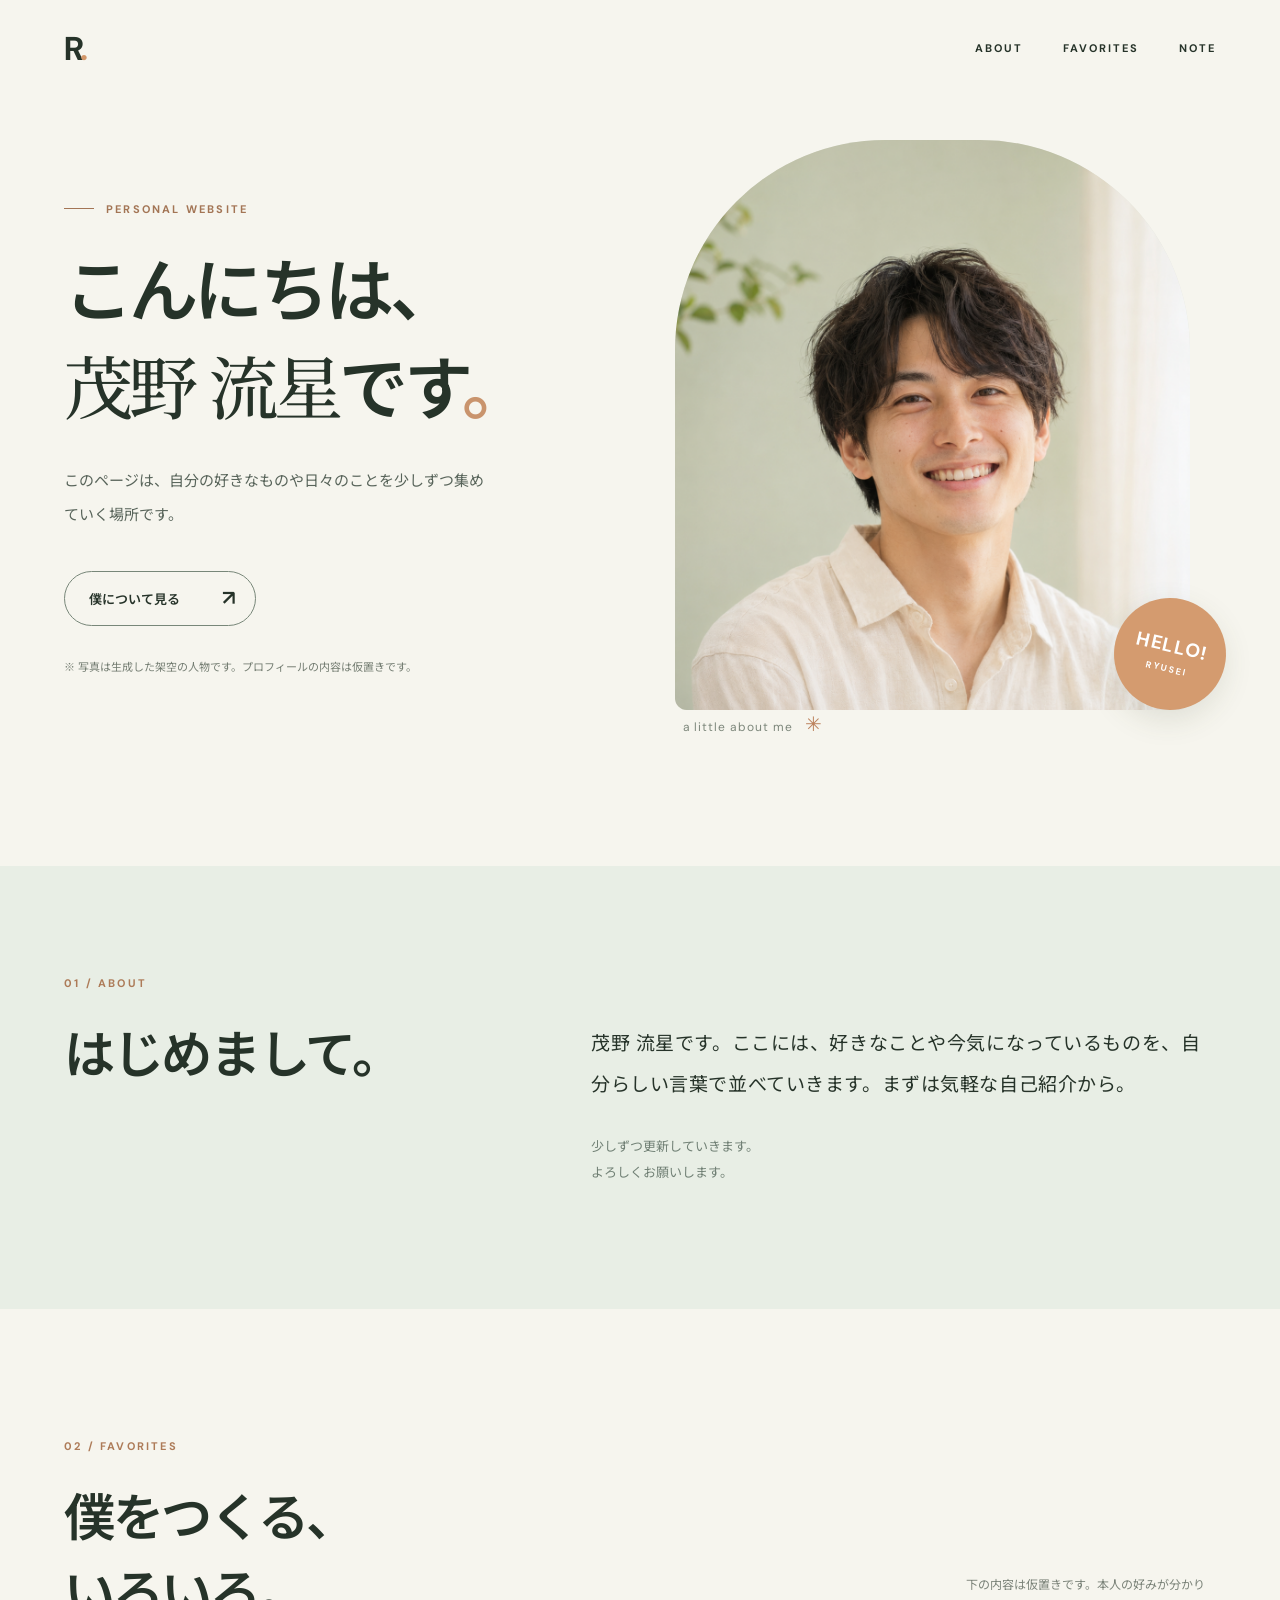
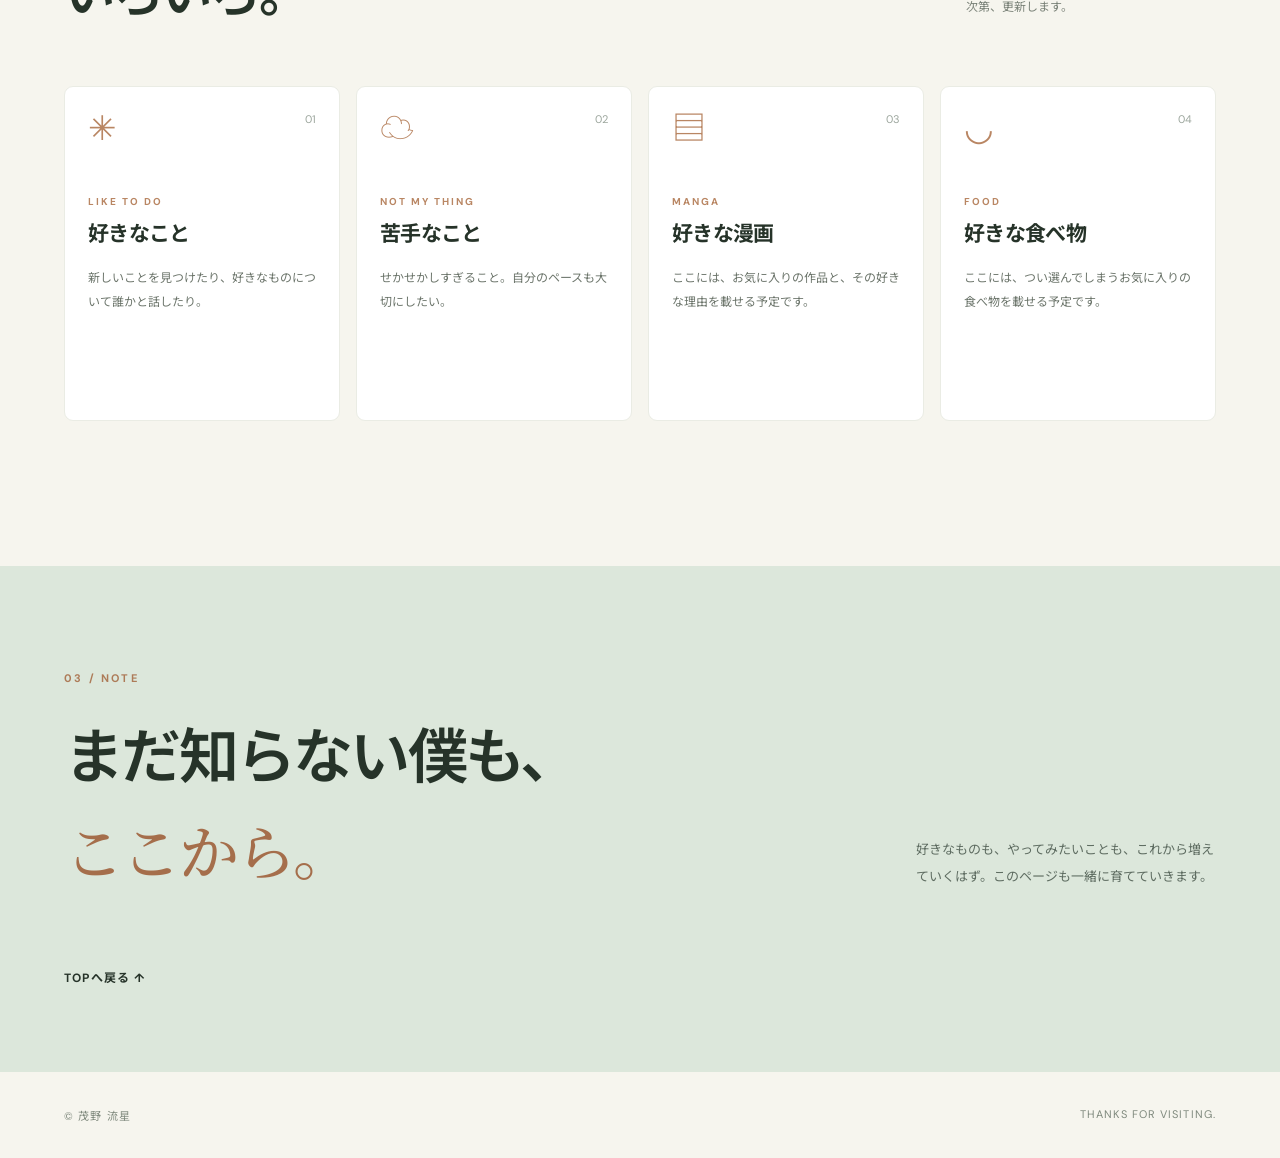
==== index.html @ 0932c1cd "Add personal homepage" ====
<!doctype html>
<html lang="ja">
  <head>
    <meta charset="utf-8" />
    <meta name="viewport" content="width=device-width, initial-scale=1" />
    <meta name="theme-color" content="#f6f5ee" />
    <meta name="description" content="茂野 流星のプロフィールページ。好きなことや日々のことを紹介します。" />
    <title>茂野 流星 | About me</title>
    <link rel="stylesheet" href="style.css" />
  </head>
  <body>
    <div class="site-shell">
      <header class="site-header">
        <a class="brand" href="#top" aria-label="ページの先頭へ">R<span>.</span></a>
        <nav aria-label="ページ内メニュー">
          <a href="#about">ABOUT</a>
          <a href="#favorites">FAVORITES</a>
          <a href="#note">NOTE</a>
        </nav>
      </header>

      <main id="top">
        <section class="hero" aria-labelledby="hero-title">
          <div class="hero-copy">
            <p class="eyebrow"><span class="eyebrow-line"></span> PERSONAL WEBSITE</p>
            <h1 id="hero-title">こんにちは、<br /><em>茂野 流星</em>です<span class="period">。</span></h1>
            <p class="hero-lead">このページは、自分の好きなものや日々のことを少しずつ集めていく場所です。</p>
            <a class="round-link" href="#about"><span>僕について見る</span><span aria-hidden="true">↗</span></a>
            <p class="draft-label">※ 写真は生成した架空の人物です。プロフィールの内容は仮置きです。</p>
          </div>
          <div class="hero-visual">
            <div class="portrait-frame"><img src="assets/portrait.png" alt="笑顔の架空の人物の生成画像" /></div>
            <span class="visual-note">a little about me <span aria-hidden="true">✳</span></span>
            <div class="photo-stamp">HELLO!<br /><span>RYUSEI</span></div>
          </div>
        </section>

        <section class="about section" id="about" aria-labelledby="about-title">
          <div class="section-heading"><p class="section-number">01 / ABOUT</p><h2 id="about-title">はじめまして。</h2></div>
          <div class="about-body"><p class="about-text">茂野 流星です。ここには、好きなことや今気になっているものを、自分らしい言葉で並べていきます。まずは気軽な自己紹介から。</p><p class="about-aside">少しずつ更新していきます。<br />よろしくお願いします。</p></div>
        </section>

        <section class="favorites section" id="favorites" aria-labelledby="favorites-title">
          <div class="section-heading"><p class="section-number">02 / FAVORITES</p><h2 id="favorites-title">僕をつくる、<br />いろいろ。</h2><p class="section-intro">下の内容は仮置きです。本人の好みが分かり次第、更新します。</p></div>
          <div class="card-grid">
            <article class="favorite-card"><div class="card-top"><span class="card-icon">✳</span><span class="card-index">01</span></div><p class="card-label">LIKE TO DO</p><h3>好きなこと</h3><p>新しいことを見つけたり、好きなものについて誰かと話したり。</p></article>
            <article class="favorite-card"><div class="card-top"><span class="card-icon">☁</span><span class="card-index">02</span></div><p class="card-label">NOT MY THING</p><h3>苦手なこと</h3><p>せかせかしすぎること。自分のペースも大切にしたい。</p></article>
            <article class="favorite-card"><div class="card-top"><span class="card-icon">▤</span><span class="card-index">03</span></div><p class="card-label">MANGA</p><h3>好きな漫画</h3><p>ここには、お気に入りの作品と、その好きな理由を載せる予定です。</p></article>
            <article class="favorite-card"><div class="card-top"><span class="card-icon">◡</span><span class="card-index">04</span></div><p class="card-label">FOOD</p><h3>好きな食べ物</h3><p>ここには、つい選んでしまうお気に入りの食べ物を載せる予定です。</p></article>
          </div>
        </section>

        <section class="note section" id="note" aria-labelledby="note-title"><p class="section-number">03 / NOTE</p><div class="note-content"><h2 id="note-title">まだ知らない僕も、<br /><em>ここから。</em></h2><p>好きなものも、やってみたいことも、これから増えていくはず。このページも一緒に育てていきます。</p></div><a href="#top" class="back-top">TOPへ戻る ↑</a></section>
      </main>
      <footer><span>© 茂野 流星</span><span>THANKS FOR VISITING.</span></footer>
    </div>
  </body>
</html>
---- style.css ----
@import url('https://fonts.googleapis.com/css2?family=DM+Sans:wght@400;500;600;700&family=Noto+Sans+JP:wght@400;500;600;700&family=Noto+Serif+JP:wght@500;600&display=swap');

:root{font-family:'DM Sans','Noto Sans JP',sans-serif;color:#263329;background:#f6f5ee;scroll-behavior:smooth}*{box-sizing:border-box}body{margin:0}a{color:inherit;text-decoration:none}img{display:block;max-width:100%}.site-shell{overflow:hidden}.site-header{height:96px;max-width:1280px;margin:auto;padding:0 5%;display:flex;align-items:center;justify-content:space-between}.brand{font-size:33px;font-weight:700;letter-spacing:-.11em}.brand span{color:#d29668}.site-header nav{display:flex;gap:40px;font-size:11px;font-weight:700;letter-spacing:.18em}.site-header nav a:hover,.back-top:hover{color:#ba7a50}.hero{max-width:1280px;margin:auto;padding:44px 5% 128px;display:grid;grid-template-columns:1fr 47%;gap:7%;align-items:center}.hero-copy{position:relative;z-index:1}.eyebrow,.section-number,.card-label{font-size:11px;font-weight:700;letter-spacing:.2em}.eyebrow{display:flex;align-items:center;gap:12px;color:#a37555}.eyebrow-line{width:30px;height:1px;background:#a37555}h1,h2,h3,p{margin-top:0}h1{font-size:clamp(42px,5.4vw,76px);line-height:1.34;letter-spacing:-.055em;font-weight:600;margin:30px 0 28px;white-space:nowrap}h1 em,.note h2 em{font-family:'Noto Serif JP',serif;font-style:normal;font-weight:500}.period{color:#c9946d}.hero-lead{font-size:15px;line-height:2.25;color:#58645a;max-width:420px;margin-bottom:38px}.round-link{display:inline-flex;align-items:center;justify-content:space-between;gap:42px;border:1px solid #788779;border-radius:100px;padding:16px 19px 16px 24px;font-size:13px;font-weight:600;transition:.2s}.round-link:hover{background:#263329;color:#fff}.round-link span:last-child{font-size:21px;line-height:1}.draft-label{max-width:410px;margin:32px 0 0;color:#747d72;font-size:11px;line-height:1.7}.hero-visual{position:relative;padding:0 26px 28px 0}.portrait-frame{height:570px;border-radius:210px 210px 12px 12px;overflow:hidden;background:#e6e8dc}.portrait-frame img{height:100%;width:100%;object-fit:cover;object-position:center 34%}.visual-note{position:absolute;bottom:1px;left:8px;color:#7d877b;font-size:12px;letter-spacing:.08em}.visual-note span{color:#bc825d;font-size:20px;margin-left:8px}.photo-stamp{position:absolute;right:-10px;bottom:28px;width:112px;height:112px;border-radius:50%;display:flex;flex-direction:column;justify-content:center;align-items:center;transform:rotate(13deg);background:#d49b6f;color:#fff;font-weight:700;font-size:19px;letter-spacing:.05em;box-shadow:0 10px 30px #4d4f3822}.photo-stamp span{font-size:9px;letter-spacing:.2em;margin-top:5px}.section{padding:110px max(5%,calc((100vw - 1152px)/2))}.about{display:grid;grid-template-columns:1fr 1.4fr;gap:7%;background:#e8eee5}.section-number{color:#ad7b58;margin-bottom:28px}.section-heading h2,.note h2{font-size:clamp(34px,4vw,52px);line-height:1.5;letter-spacing:-.045em;font-weight:600;margin:0}.about-body{padding-top:48px}.about-text{font-size:19px;line-height:2.15;letter-spacing:.03em;max-width:620px}.about-aside{color:#718075;font-size:13px;line-height:2;margin-top:28px}.favorites{max-width:1280px;margin:auto;padding-top:130px;padding-bottom:145px}.favorites .section-heading{position:relative;margin-bottom:52px}.section-intro{position:absolute;right:0;bottom:4px;color:#7a8278;font-size:12px;line-height:1.8;max-width:250px}.card-grid{display:grid;grid-template-columns:repeat(4,1fr);gap:16px}.favorite-card{min-height:335px;background:#fff;border:1px solid #eaece4;border-radius:9px;padding:25px 23px 30px;transition:transform .2s,box-shadow .2s}.favorite-card:hover{transform:translateY(-5px);box-shadow:0 15px 35px #2533260d}.card-top{display:flex;justify-content:space-between;align-items:start;margin-bottom:49px}.card-icon{font-size:34px;line-height:1;color:#b98663}.card-index{font-size:11px;color:#9ca69d}.card-label{color:#b98663;margin-bottom:9px;font-size:10px}.favorite-card h3{font-size:21px;letter-spacing:-.03em;margin-bottom:18px}.favorite-card>p:last-child{font-size:12px;color:#6c756b;line-height:2;margin:0}.note{background:#dce7db;position:relative;padding-top:105px;padding-bottom:85px}.note-content{display:flex;justify-content:space-between;align-items:end;gap:10%}.note h2{font-size:clamp(36px,4.7vw,62px)}.note h2 em{color:#a56e4b}.note-content p{width:300px;font-size:13px;line-height:2.1;color:#5e6c61;margin-bottom:9px}.back-top{display:inline-block;margin-top:68px;font-size:12px;font-weight:700;letter-spacing:.1em}footer{max-width:1280px;margin:auto;padding:35px 5%;display:flex;justify-content:space-between;color:#7f897d;font-size:11px;letter-spacing:.1em}@media(max-width:800px){.site-header{height:72px}.site-header nav{gap:15px;font-size:9px}.hero{padding-top:28px;padding-bottom:80px;grid-template-columns:1fr;gap:55px}.hero-copy{order:2}.hero-visual{order:1;width:min(82%,430px);margin:auto}.portrait-frame{height:430px}.hero h1{font-size:clamp(40px,10vw,65px)}.section{padding:80px 6%}.about{grid-template-columns:1fr;gap:0}.about-body{padding-top:30px}.favorites{padding:90px 6%}.card-grid{grid-template-columns:repeat(2,1fr)}.section-intro{position:static;margin:20px 0 0}.note-content{display:block}.note-content p{margin-top:28px;max-width:100%}}@media(max-width:480px){.site-header{padding:0 6%}.site-header nav{gap:11px;letter-spacing:.06em}.hero{padding-left:6%;padding-right:6%}.hero-visual{width:88%}.portrait-frame{height:350px}.photo-stamp{width:88px;height:88px;font-size:16px;right:-15px}.hero h1{font-size:40px}.card-grid{grid-template-columns:1fr}.favorite-card{min-height:260px}.card-top{margin-bottom:25px}.about-text{font-size:16px}.note h2{font-size:35px}footer{padding:28px 6%;font-size:9px}}
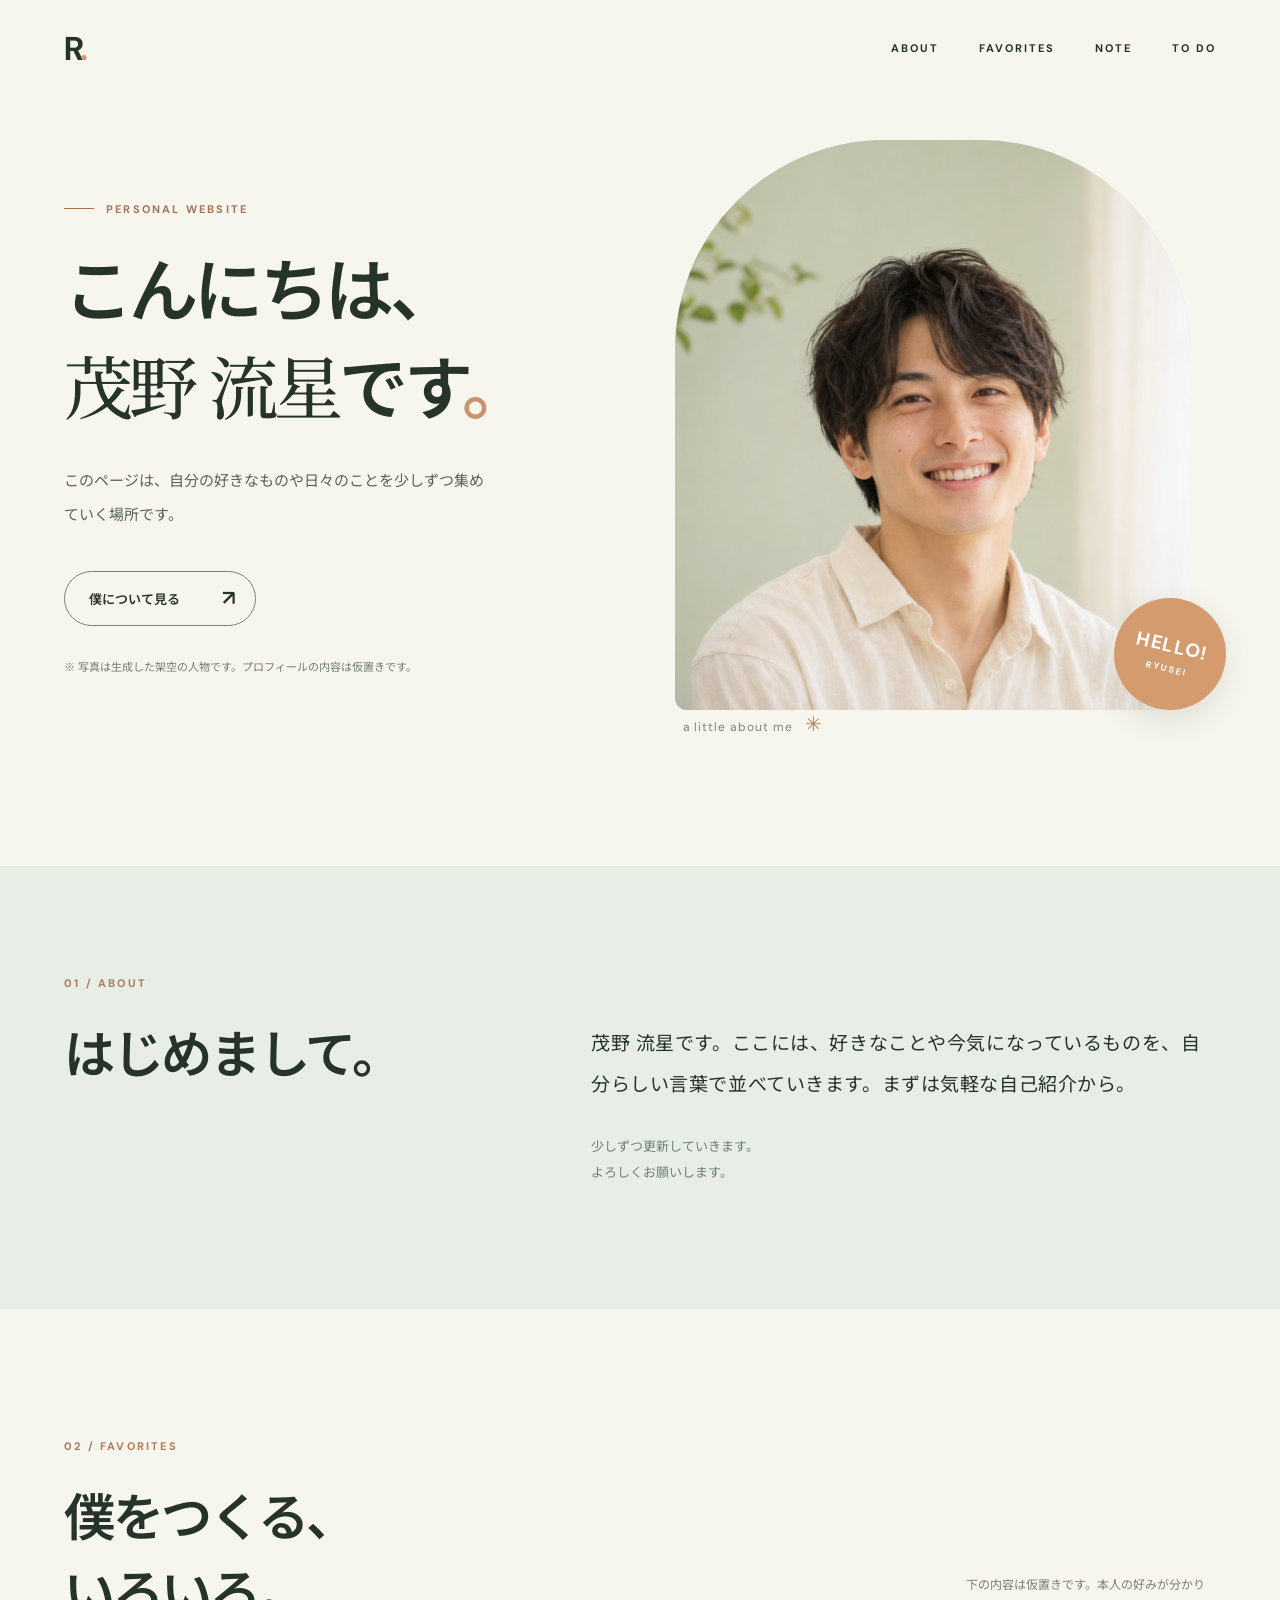
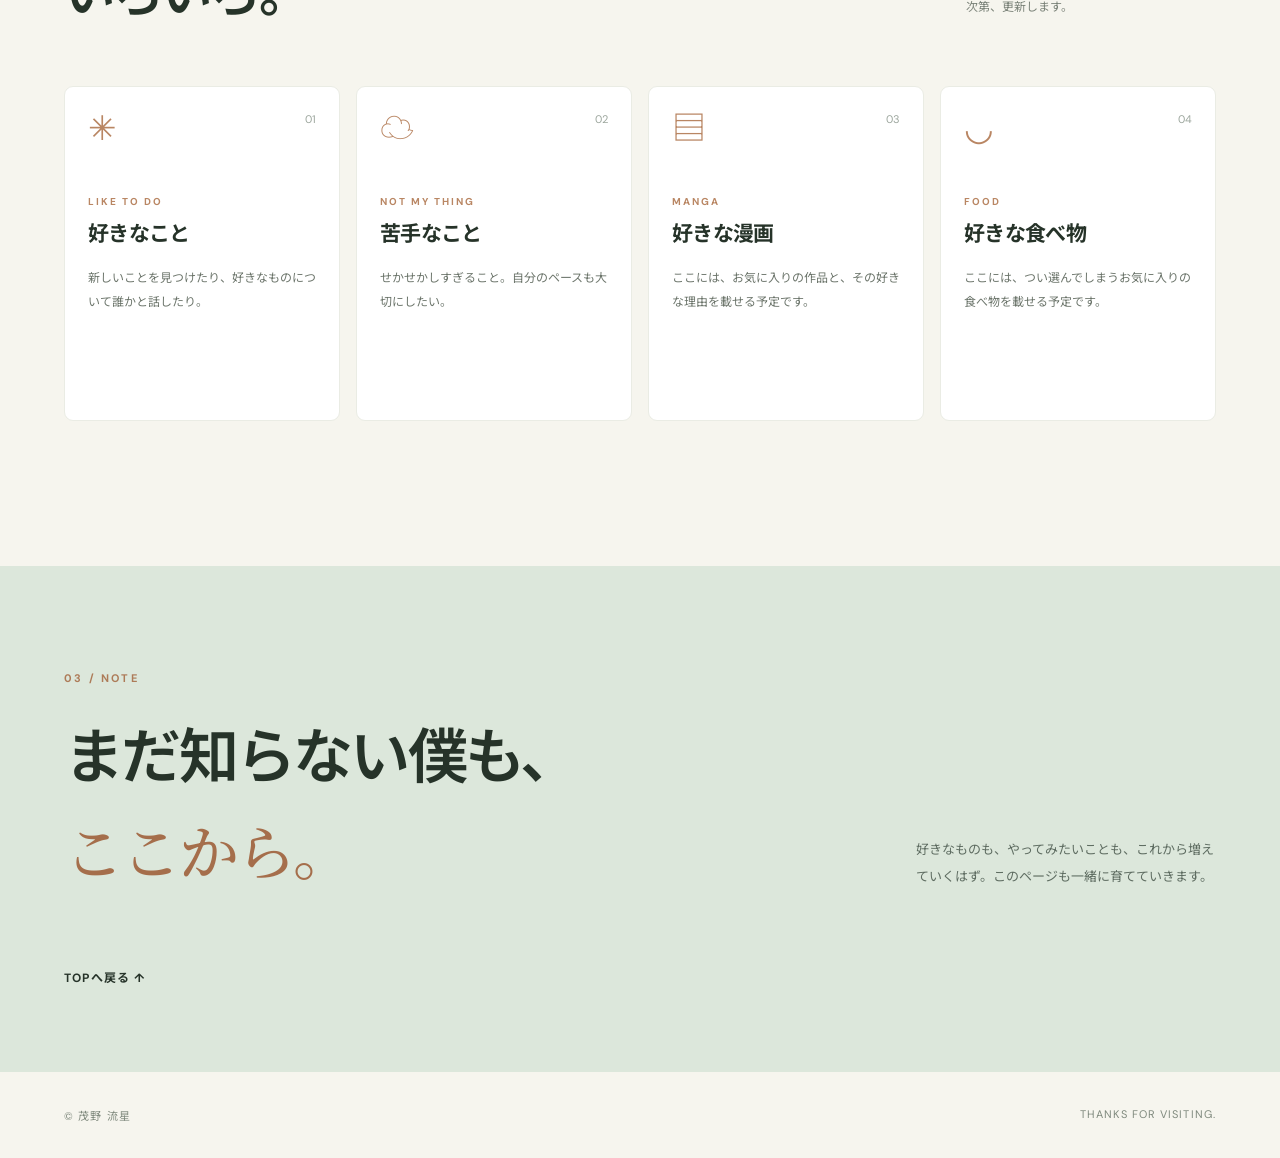
==== commit 86d20430: "Add practice to-do list" ====
--- a/index.html
+++ b/index.html
@@ -16,6 +16,7 @@
           <a href="#about">ABOUT</a>
           <a href="#favorites">FAVORITES</a>
           <a href="#note">NOTE</a>
+          <a href="todo.html">TO DO</a>
         </nav>
       </header>
 
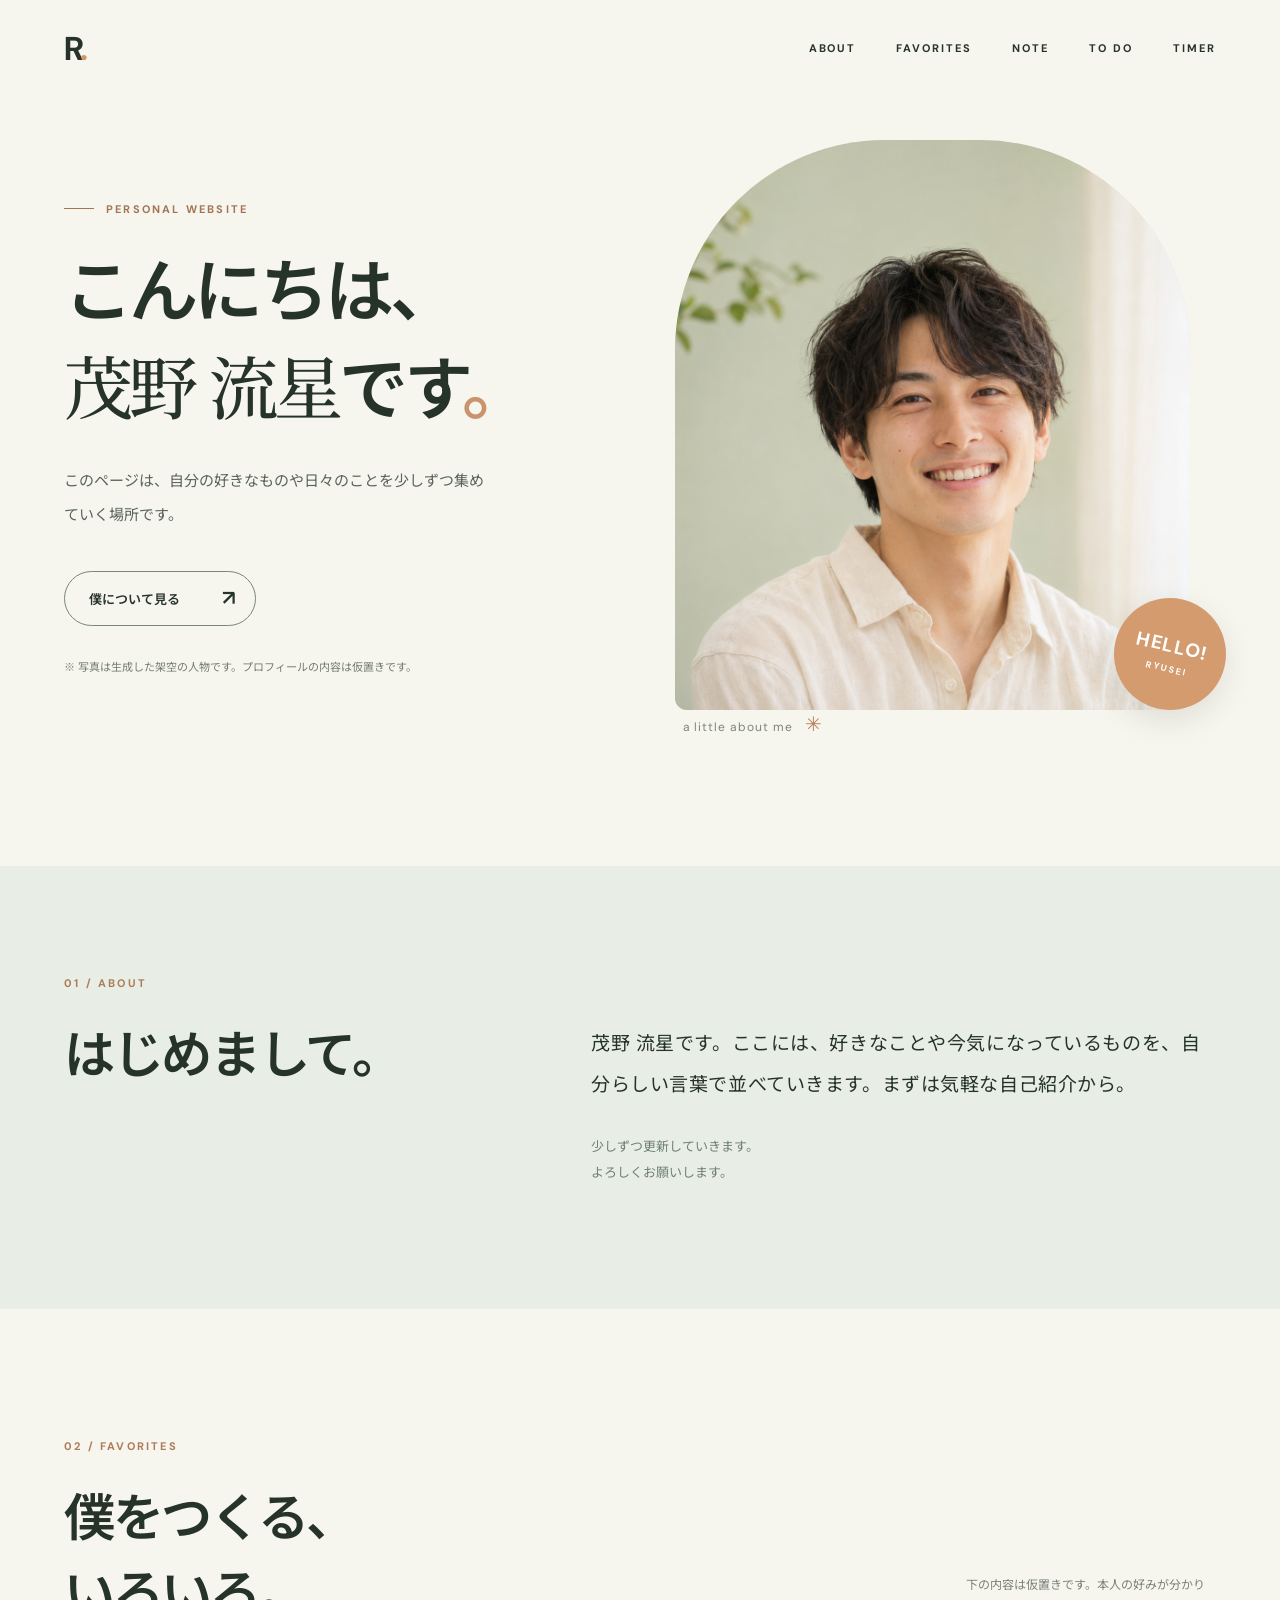
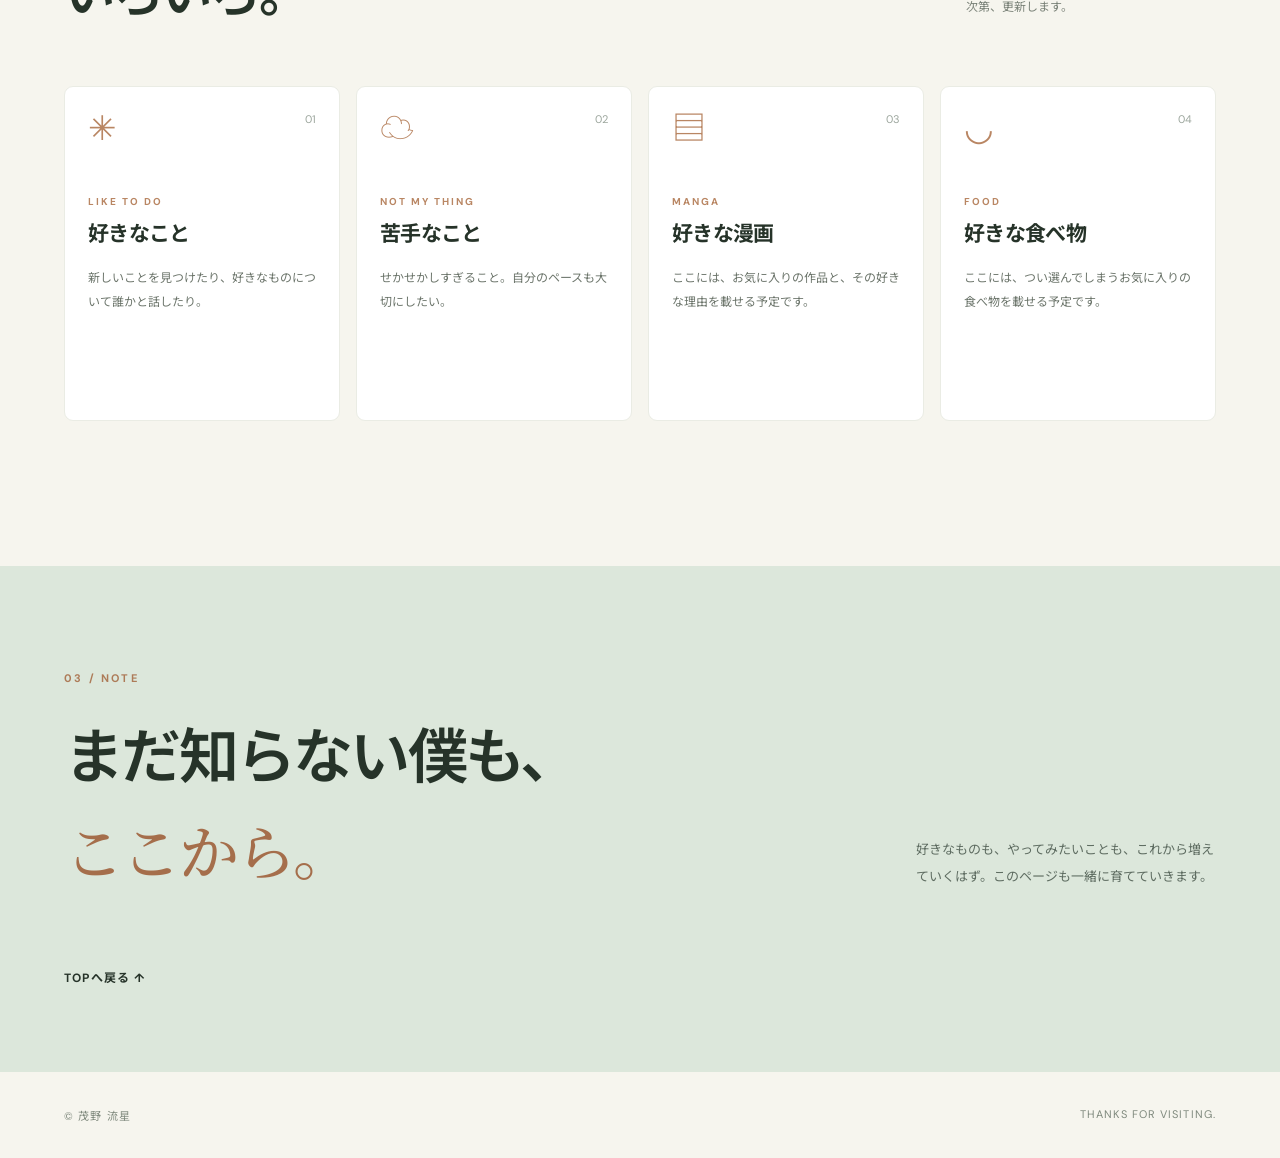
==== commit 94793d80: "Add simple countdown timer" ====
--- a/index.html
+++ b/index.html
@@ -17,6 +17,7 @@
           <a href="#favorites">FAVORITES</a>
           <a href="#note">NOTE</a>
           <a href="todo.html">TO DO</a>
+          <a href="timer.html">TIMER</a>
         </nav>
       </header>
 
